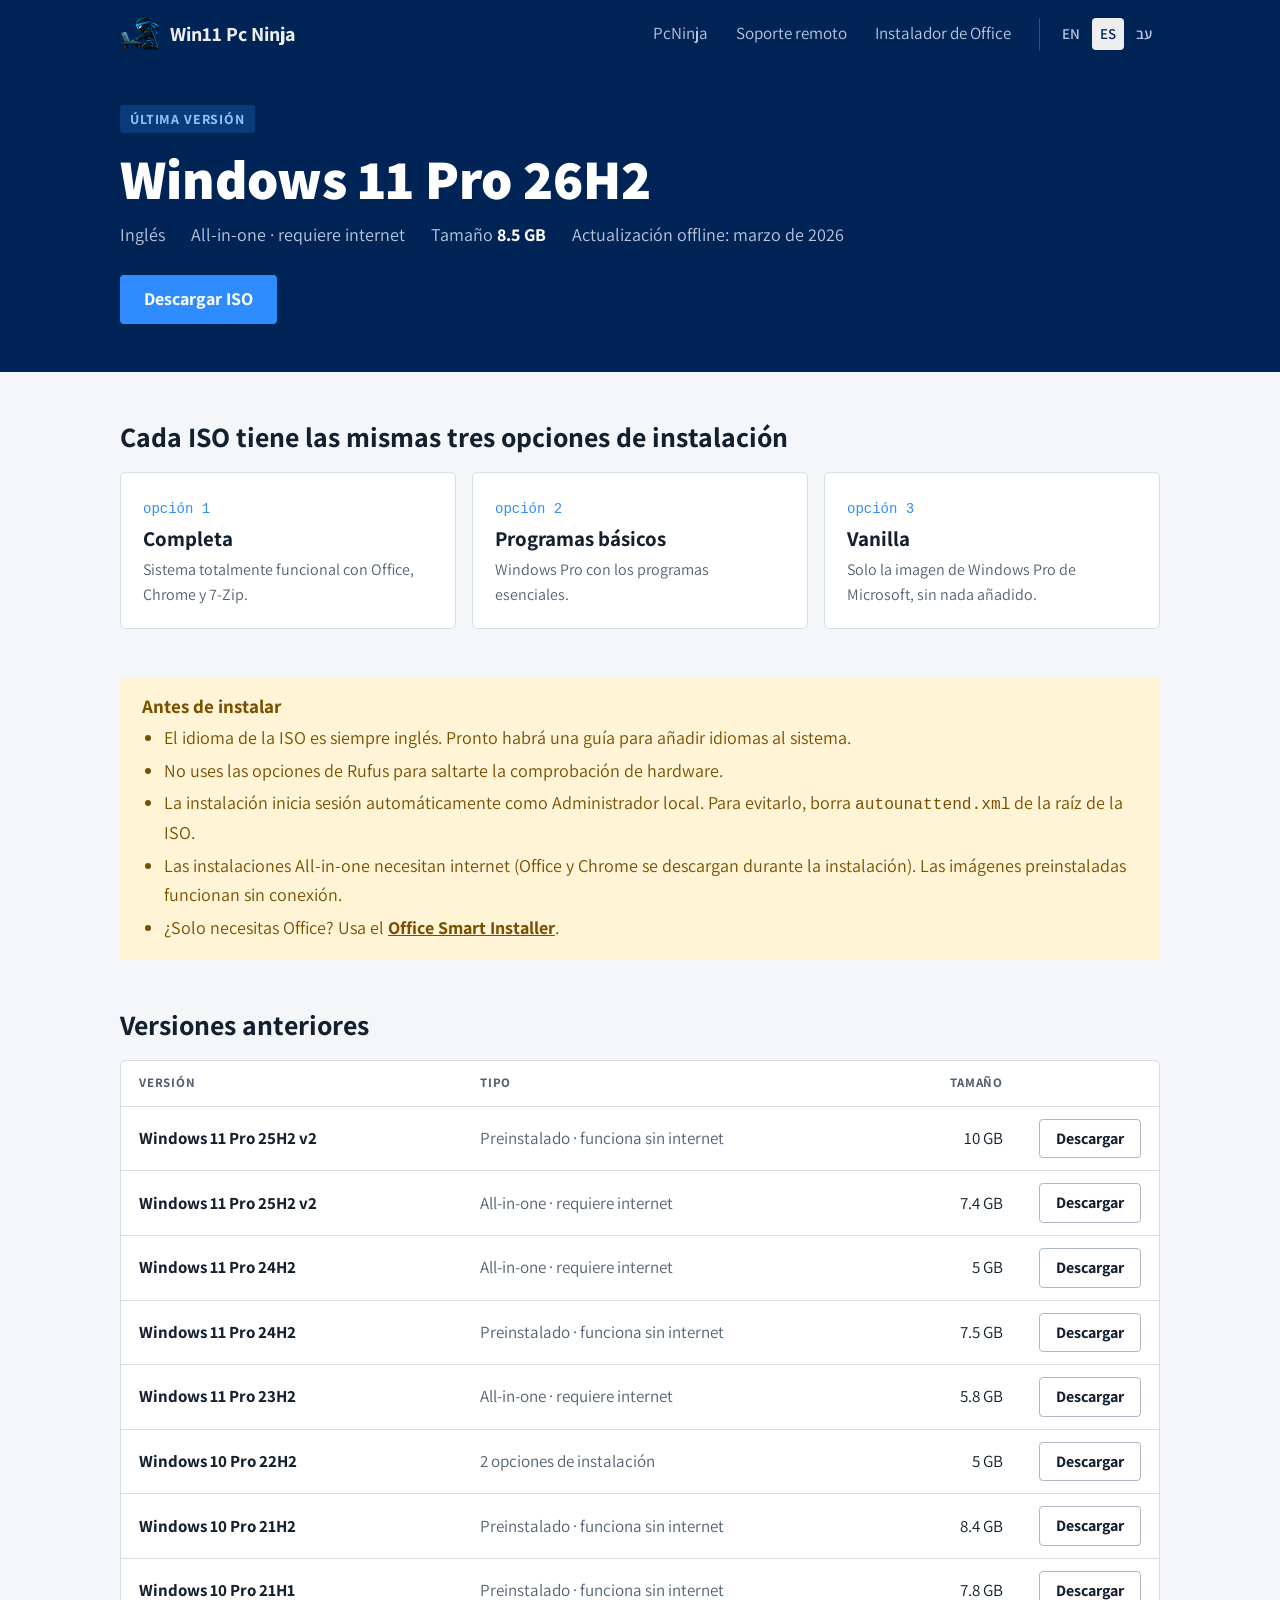
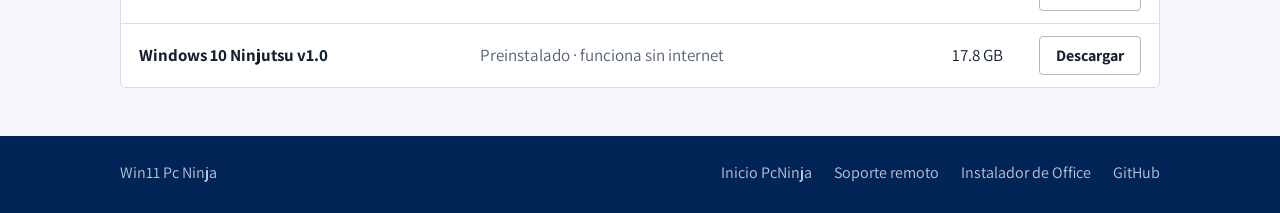
==== es/index.html @ 55b32795 "Redesign: release page in English, Spanish and Hebrew Co-Authored-By: Claude Opus 5.5 <noreply@anthr" ====
<!doctype html>
<html lang="es" dir="ltr">
<head>
  <meta charset="utf-8">
  <meta name="viewport" content="width=device-width, initial-scale=1">
  <title>ISOs de Windows - PcNinja</title>
  <meta name="description" content="ISOs limpias de Windows 11 Pro de PcNinja. Cada ISO tiene tres opciones de instalación: Completa, Programas básicos o Vanilla.">
  <link rel="canonical" href="https://win11.pcninja.pro/es/">
  <link rel="alternate" hreflang="en" href="https://win11.pcninja.pro/">
  <link rel="alternate" hreflang="es" href="https://win11.pcninja.pro/es/">
  <link rel="alternate" hreflang="he" href="https://win11.pcninja.pro/he/">
  <link rel="alternate" hreflang="x-default" href="https://win11.pcninja.pro/">
  <meta property="og:title" content="ISOs de Windows - PcNinja">
  <meta property="og:description" content="ISOs limpias de Windows 11 Pro de PcNinja. Cada ISO tiene tres opciones de instalación: Completa, Programas básicos o Vanilla.">
  <meta property="og:type" content="website">
  <meta property="og:url" content="https://win11.pcninja.pro/es/">
  <meta property="og:image" content="https://www.pcninja.pro/assets/logo-512.png">
  <meta name="theme-color" content="#012456">
  <link rel="icon" type="image/png" href="/assets/favicon.png">
  <link rel="apple-touch-icon" href="/assets/apple-touch-icon.png">
  <link rel="preconnect" href="https://fonts.googleapis.com">
  <link rel="preconnect" href="https://fonts.gstatic.com" crossorigin>
  <link href="https://fonts.googleapis.com/css2?family=Assistant:wght@400;600;700;800&display=swap" rel="stylesheet">
  <link rel="stylesheet" href="/assets/site.css">
  <script>(function(){var P={en:'/',es:'/es/',he:'/he/'},K='pcninja-lang',s=null,q=/[?&]lang=(en|es|he)\b/.exec(location.search);
try{if(q){localStorage.setItem(K,q[1]);}s=localStorage.getItem(K);}catch(e){}
if(q){history.replaceState(null,'',location.pathname+location.hash);return;}
if(location.pathname!=='/')return;
if(!s){var L=navigator.languages||[navigator.language||''];for(var i=0;i<L.length;i++){var c=String(L[i]).slice(0,2).toLowerCase();if(c==='iw')c='he';if(P[c]){s=c;break;}}}
if(s&&s!=='en'&&P[s])location.replace(P[s]+location.hash);})();</script>
</head>
<body>
  <header class="topbar">
    <div class="wrap">
      <a class="brand" href="/es/"><img src="/assets/logo.png" alt="" width="40" height="40"><span>Win11 Pc Ninja</span></a>
      <div class="menus">
        <ul class="nav">
          <li><a href="https://www.pcninja.pro/es/">PcNinja</a></li>
          <li><a href="https://help.pcninja.pro/es/">Soporte remoto</a></li>
          <li><a href="https://office.pcninja.pro/">Instalador de Office</a></li>
        </ul>
        <ul class="langs" aria-label="Language"><li><a href="/?lang=en" hreflang="en" lang="en">EN</a></li><li><a href="/es/?lang=es" hreflang="es" lang="es" aria-current="true">ES</a></li><li><a href="/he/?lang=he" hreflang="he" lang="he">עב</a></li></ul>
      </div>
    </div>
  </header>

  <main>
    <div class="latest">
      <div class="wrap">
        <span class="tag">Última versión</span>
        <h1>Windows 11 Pro 26H2</h1>
        <ul class="meta">
          <li>Inglés</li>
          <li>All-in-one · requiere internet</li>
          <li>Tamaño <b class="num" dir="ltr">8.5 GB</b></li>
          <li>Actualización offline: marzo de 2026</li>
        </ul>
        <a class="btn btn-primary" href="https://aio11.pcninja.pro">Descargar ISO</a>
      </div>
    </div>

    <section>
      <div class="wrap">
        <h2 class="h2">Cada ISO tiene las mismas tres opciones de instalación</h2>
        <ol class="opts">
          <li class="opt"><span class="k">opción 1</span><h3>Completa</h3><p>Sistema totalmente funcional con Office, Chrome y 7-Zip.</p></li>
          <li class="opt"><span class="k">opción 2</span><h3>Programas básicos</h3><p>Windows Pro con los programas esenciales.</p></li>
          <li class="opt"><span class="k">opción 3</span><h3>Vanilla</h3><p>Solo la imagen de Windows Pro de Microsoft, sin nada añadido.</p></li>
        </ol>
      </div>
    </section>

    <section>
      <div class="wrap">
        <div class="note">
          <h2>Antes de instalar</h2>
          <ul>
            <li>El idioma de la ISO es siempre inglés. Pronto habrá una guía para añadir idiomas al sistema.</li>
            <li>No uses las opciones de Rufus para saltarte la comprobación de hardware.</li>
            <li>La instalación inicia sesión automáticamente como Administrador local. Para evitarlo, borra <code>autounattend.xml</code> de la raíz de la ISO.</li>
            <li>Las instalaciones All-in-one necesitan internet (Office y Chrome se descargan durante la instalación). Las imágenes preinstaladas funcionan sin conexión.</li>
            <li>¿Solo necesitas Office? Usa el <a href="https://office.pcninja.pro/">Office Smart Installer</a>.</li>
          </ul>
        </div>
      </div>
    </section>

    <section>
      <div class="wrap">
        <h2 class="h2">Versiones anteriores</h2>
        <div class="tbl">
          <table>
            <thead><tr><th>Versión</th><th>Tipo</th><th class="size">Tamaño</th><th><span hidden>Descargar</span></th></tr></thead>
            <tbody>
              <tr><td class="ver">Windows 11 Pro 25H2 v2</td><td class="type">Preinstalado · funciona sin internet</td><td class="size num">10 GB</td><td class="dl"><a class="btn btn-line" href="https://3in11.pcninja.pro">Descargar</a></td></tr>
              <tr><td class="ver">Windows 11 Pro 25H2 v2</td><td class="type">All-in-one · requiere internet</td><td class="size num">7.4 GB</td><td class="dl"><a class="btn btn-line" href="https://aio25h2v2.pcninja.pro">Descargar</a></td></tr>
              <tr><td class="ver">Windows 11 Pro 24H2</td><td class="type">All-in-one · requiere internet</td><td class="size num">5 GB</td><td class="dl"><a class="btn btn-line" href="https://ninja11pro24h2.pcninja.pro">Descargar</a></td></tr>
              <tr><td class="ver">Windows 11 Pro 24H2</td><td class="type">Preinstalado · funciona sin internet</td><td class="size num">7.5 GB</td><td class="dl"><a class="btn btn-line" href="https://3in11pro24h2.pcninja.pro">Descargar</a></td></tr>
              <tr><td class="ver">Windows 11 Pro 23H2</td><td class="type">All-in-one · requiere internet</td><td class="size num">5.8 GB</td><td class="dl"><a class="btn btn-line" href="https://ninja11pro23h2.pcninja.pro">Descargar</a></td></tr>
              <tr><td class="ver">Windows 10 Pro 22H2</td><td class="type">2 opciones de instalación</td><td class="size num">5 GB</td><td class="dl"><a class="btn btn-line" href="https://ninja10pro22h2.pcninja.pro">Descargar</a></td></tr>
              <tr><td class="ver">Windows 10 Pro 21H2</td><td class="type">Preinstalado · funciona sin internet</td><td class="size num">8.4 GB</td><td class="dl"><a class="btn btn-line" href="https://ninja10pro21h2.pcninja.pro">Descargar</a></td></tr>
              <tr><td class="ver">Windows 10 Pro 21H1</td><td class="type">Preinstalado · funciona sin internet</td><td class="size num">7.8 GB</td><td class="dl"><a class="btn btn-line" href="https://ninja10pro21h1.pcninja.pro">Descargar</a></td></tr>
              <tr><td class="ver">Windows 10 Ninjutsu v1.0</td><td class="type">Preinstalado · funciona sin internet</td><td class="size num">17.8 GB</td><td class="dl"><a class="btn btn-line" href="https://ninjutsu.pcninja.pro">Descargar</a></td></tr>
            </tbody>
          </table>
        </div>
      </div>
    </section>
  </main>

  <footer class="site-footer">
    <div class="wrap">
      <span>Win11 Pc Ninja</span>
      <ul>
        <li><a href="https://www.pcninja.pro/es/">Inicio PcNinja</a></li>
        <li><a href="https://help.pcninja.pro/es/">Soporte remoto</a></li>
        <li><a href="https://office.pcninja.pro/">Instalador de Office</a></li>
        <li><a href="https://github.com/JavierTorresFelendler">GitHub</a></li>
      </ul>
    </div>
  </footer>
</body>
</html>
---- assets/site.css ----
/* win11.pcninja.pro - same family as www and help: PowerShell console blue + the ninja.
   Logical properties, so the same rules work for Hebrew (RTL) and English/Spanish (LTR). */
:root {
  --console: #012456;
  --console-ink: #eeedf0;
  --soft: #b9c7dd;
  --ninja: #2f8cff;
  --paper: #f4f6f9;
  --card: #ffffff;
  --ink: #13202f;
  --muted: #536173;
  --rule: #d8dee6;
  --warn: #7a4f00;
  --warn-bg: #fff4d6;
  --font: "Assistant", "Segoe UI", Arial, sans-serif;
  --mono: "Cascadia Code", Consolas, monospace;
}
* { box-sizing: border-box; margin: 0; padding: 0; }
body { font-family: var(--font); font-size: 18px; line-height: 1.6; color: var(--ink); background: var(--paper); -webkit-font-smoothing: antialiased; }
a { color: inherit; }
:focus-visible { outline: 3px solid var(--ninja); outline-offset: 3px; border-radius: 3px; }
.wrap { width: min(1040px, 100% - 40px); margin-inline: auto; }
h1, h2, h3 { line-height: 1.2; text-wrap: balance; }
.num { font-variant-numeric: tabular-nums; }

/* Header */
.topbar { background: var(--console); color: var(--console-ink); }
.topbar .wrap { display: flex; align-items: center; justify-content: space-between; flex-wrap: wrap; gap: 8px 16px; padding-block: 14px; }
.brand { display: flex; align-items: center; gap: 10px; text-decoration: none; font-weight: 700; font-size: 20px; }
.brand img { width: 40px; height: 40px; }
.menus { display: flex; align-items: center; gap: 16px; flex-wrap: wrap; }
.nav, .langs { display: flex; gap: 4px; list-style: none; }
.nav a { display: block; padding: 6px 12px; border-radius: 4px; text-decoration: none; color: var(--soft); font-size: 17px; }
.nav a:hover { color: #fff; background: rgba(255, 255, 255, 0.08); }
.langs { padding-inline-start: 14px; border-inline-start: 1px solid rgba(255, 255, 255, 0.2); }
.langs a { display: block; padding: 4px 8px; border-radius: 4px; text-decoration: none; color: var(--soft); font-size: 15px; font-weight: 600; }
.langs a:hover { color: #fff; }
.langs a[aria-current="true"] { color: var(--console); background: var(--console-ink); }

/* Buttons */
.btn { display: inline-flex; align-items: center; justify-content: center; min-height: 46px; padding: 10px 24px; border-radius: 4px; text-decoration: none; font-weight: 700; font-size: 18px; white-space: nowrap; }
.btn-primary { background: var(--ninja); color: #fff; }
.btn-primary:hover { background: #1f7ef0; }
.btn-line { min-height: 38px; padding: 6px 16px; font-size: 16px; border: 1px solid #aeb8c5; color: var(--ink); background: var(--card); }
.btn-line:hover { border-color: var(--ink); }

/* Latest release */
.latest { background: var(--console); color: #fff; padding-block: 36px 48px; }
.tag { display: inline-block; font-size: 14px; font-weight: 700; letter-spacing: 0.06em; text-transform: uppercase; color: #8cc0ff; background: #0b3a7a; padding: 3px 10px; border-radius: 3px; }
.latest h1 { font-size: clamp(36px, 5.5vw, 56px); font-weight: 800; margin-block: 12px 8px; direction: ltr; unicode-bidi: isolate; }
[dir="rtl"] .latest h1 { text-align: right; }
.meta { list-style: none; display: flex; flex-wrap: wrap; gap: 6px 26px; color: var(--soft); margin-bottom: 26px; }
.meta b { color: #fff; }

section { padding-block: 48px; }
section + section { padding-top: 0; }
.h2 { font-size: 28px; margin-bottom: 18px; }

/* Install options */
.opts { list-style: none; display: grid; grid-template-columns: repeat(3, 1fr); gap: 16px; }
.opt { background: var(--card); border: 1px solid var(--rule); border-radius: 6px; padding: 20px 22px; }
.opt .k { font-family: var(--mono); color: var(--ninja); font-size: 14px; }
.opt h3 { font-size: 21px; margin-block: 4px 6px; }
.opt p { color: var(--muted); font-size: 16px; }

/* Notes */
.note { background: var(--warn-bg); color: var(--warn); border-radius: 4px; padding: 18px 22px; }
.note h2 { font-size: 19px; margin-bottom: 6px; }
.note ul { padding-inline-start: 22px; display: grid; gap: 4px; }
.note code { font-family: var(--mono); font-size: 0.9em; }
.note a { font-weight: 700; }

/* Earlier versions */
.tbl { overflow-x: auto; background: var(--card); border: 1px solid var(--rule); border-radius: 6px; }
table { width: 100%; border-collapse: collapse; font-size: 17px; min-width: 600px; }
th, td { text-align: start; padding: 12px 18px; border-bottom: 1px solid var(--rule); }
th { font-size: 13px; text-transform: uppercase; letter-spacing: 0.06em; color: var(--muted); }
tbody tr:last-child td { border-bottom: 0; }
td.ver { font-weight: 700; direction: ltr; unicode-bidi: isolate; }
th.size, td.size { text-align: end; }
td.dl { text-align: end; width: 1%; }
td.type { color: var(--muted); }

/* Footer */
.site-footer { background: var(--console); color: var(--soft); padding-block: 24px 28px; font-size: 16px; }
.site-footer .wrap { display: flex; flex-wrap: wrap; justify-content: space-between; gap: 10px 24px; }
.site-footer ul { list-style: none; display: flex; flex-wrap: wrap; gap: 6px 22px; }
.site-footer a { text-decoration: none; }
.site-footer a:hover { color: #fff; text-decoration: underline; }

@media (max-width: 760px) {
  .opts { grid-template-columns: 1fr; }
}
@media (max-width: 640px) {
  body { font-size: 17px; }
  .brand span { display: none; }
  .nav { display: none; }
  .langs { border-inline-start: 0; padding-inline-start: 0; }
  section { padding-block: 36px; }
}
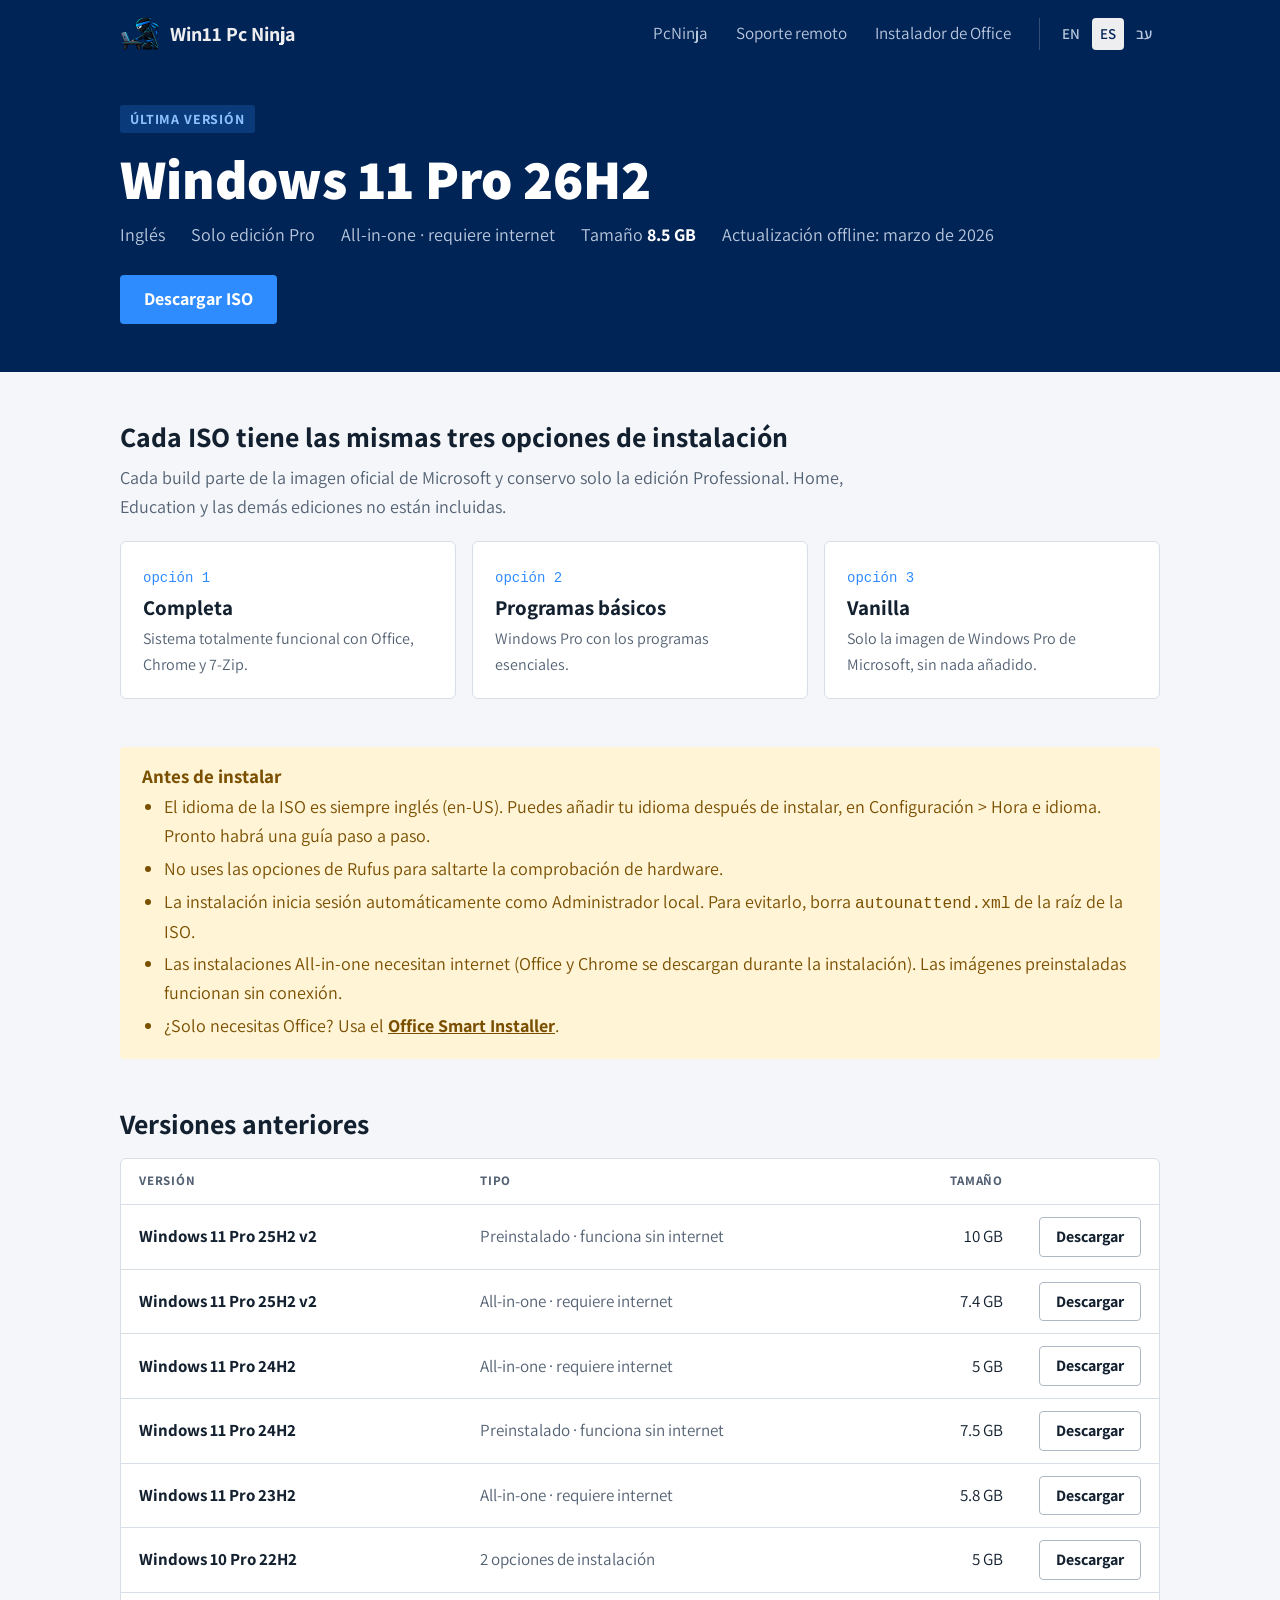
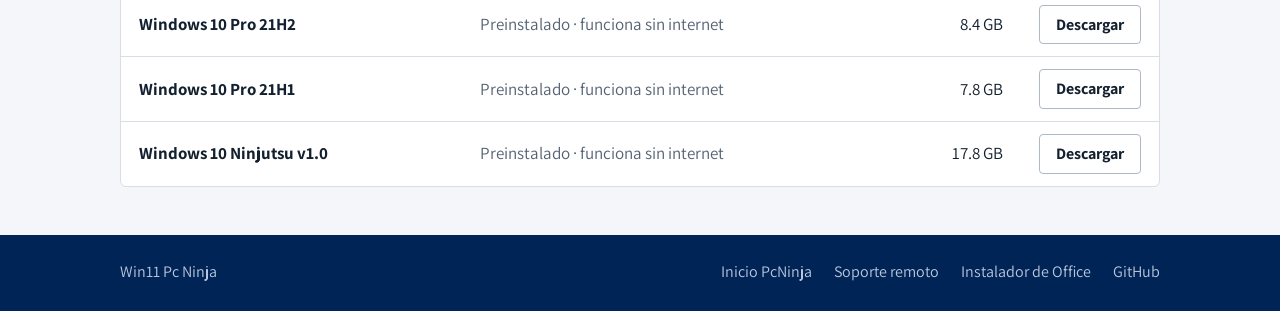
==== commit 07fd53d5: "State Pro-only builds and expand the English-language note Co-Authored-By: Claude Opus 5.5 <noreply@" ====
--- a/es/index.html
+++ b/es/index.html
@@ -51,6 +51,7 @@
         <h1>Windows 11 Pro 26H2</h1>
         <ul class="meta">
           <li>Inglés</li>
+          <li>Solo edición Pro</li>
           <li>All-in-one · requiere internet</li>
           <li>Tamaño <b class="num" dir="ltr">8.5 GB</b></li>
           <li>Actualización offline: marzo de 2026</li>
@@ -62,6 +63,7 @@
     <section>
       <div class="wrap">
         <h2 class="h2">Cada ISO tiene las mismas tres opciones de instalación</h2>
+        <p class="intro">Cada build parte de la imagen oficial de Microsoft y conservo solo la edición Professional. Home, Education y las demás ediciones no están incluidas.</p>
         <ol class="opts">
           <li class="opt"><span class="k">opción 1</span><h3>Completa</h3><p>Sistema totalmente funcional con Office, Chrome y 7-Zip.</p></li>
           <li class="opt"><span class="k">opción 2</span><h3>Programas básicos</h3><p>Windows Pro con los programas esenciales.</p></li>
@@ -75,7 +77,7 @@
         <div class="note">
           <h2>Antes de instalar</h2>
           <ul>
-            <li>El idioma de la ISO es siempre inglés. Pronto habrá una guía para añadir idiomas al sistema.</li>
+            <li>El idioma de la ISO es siempre inglés (en-US). Puedes añadir tu idioma después de instalar, en Configuración &gt; Hora e idioma. Pronto habrá una guía paso a paso.</li>
             <li>No uses las opciones de Rufus para saltarte la comprobación de hardware.</li>
             <li>La instalación inicia sesión automáticamente como Administrador local. Para evitarlo, borra <code>autounattend.xml</code> de la raíz de la ISO.</li>
             <li>Las instalaciones All-in-one necesitan internet (Office y Chrome se descargan durante la instalación). Las imágenes preinstaladas funcionan sin conexión.</li>
--- a/assets/site.css
+++ b/assets/site.css
@@ -55,6 +55,7 @@
 section { padding-block: 48px; }
 section + section { padding-top: 0; }
 .h2 { font-size: 28px; margin-bottom: 18px; }
+.intro { color: var(--muted); max-width: 44em; margin-top: -8px; margin-bottom: 20px; }
 
 /* Install options */
 .opts { list-style: none; display: grid; grid-template-columns: repeat(3, 1fr); gap: 16px; }
